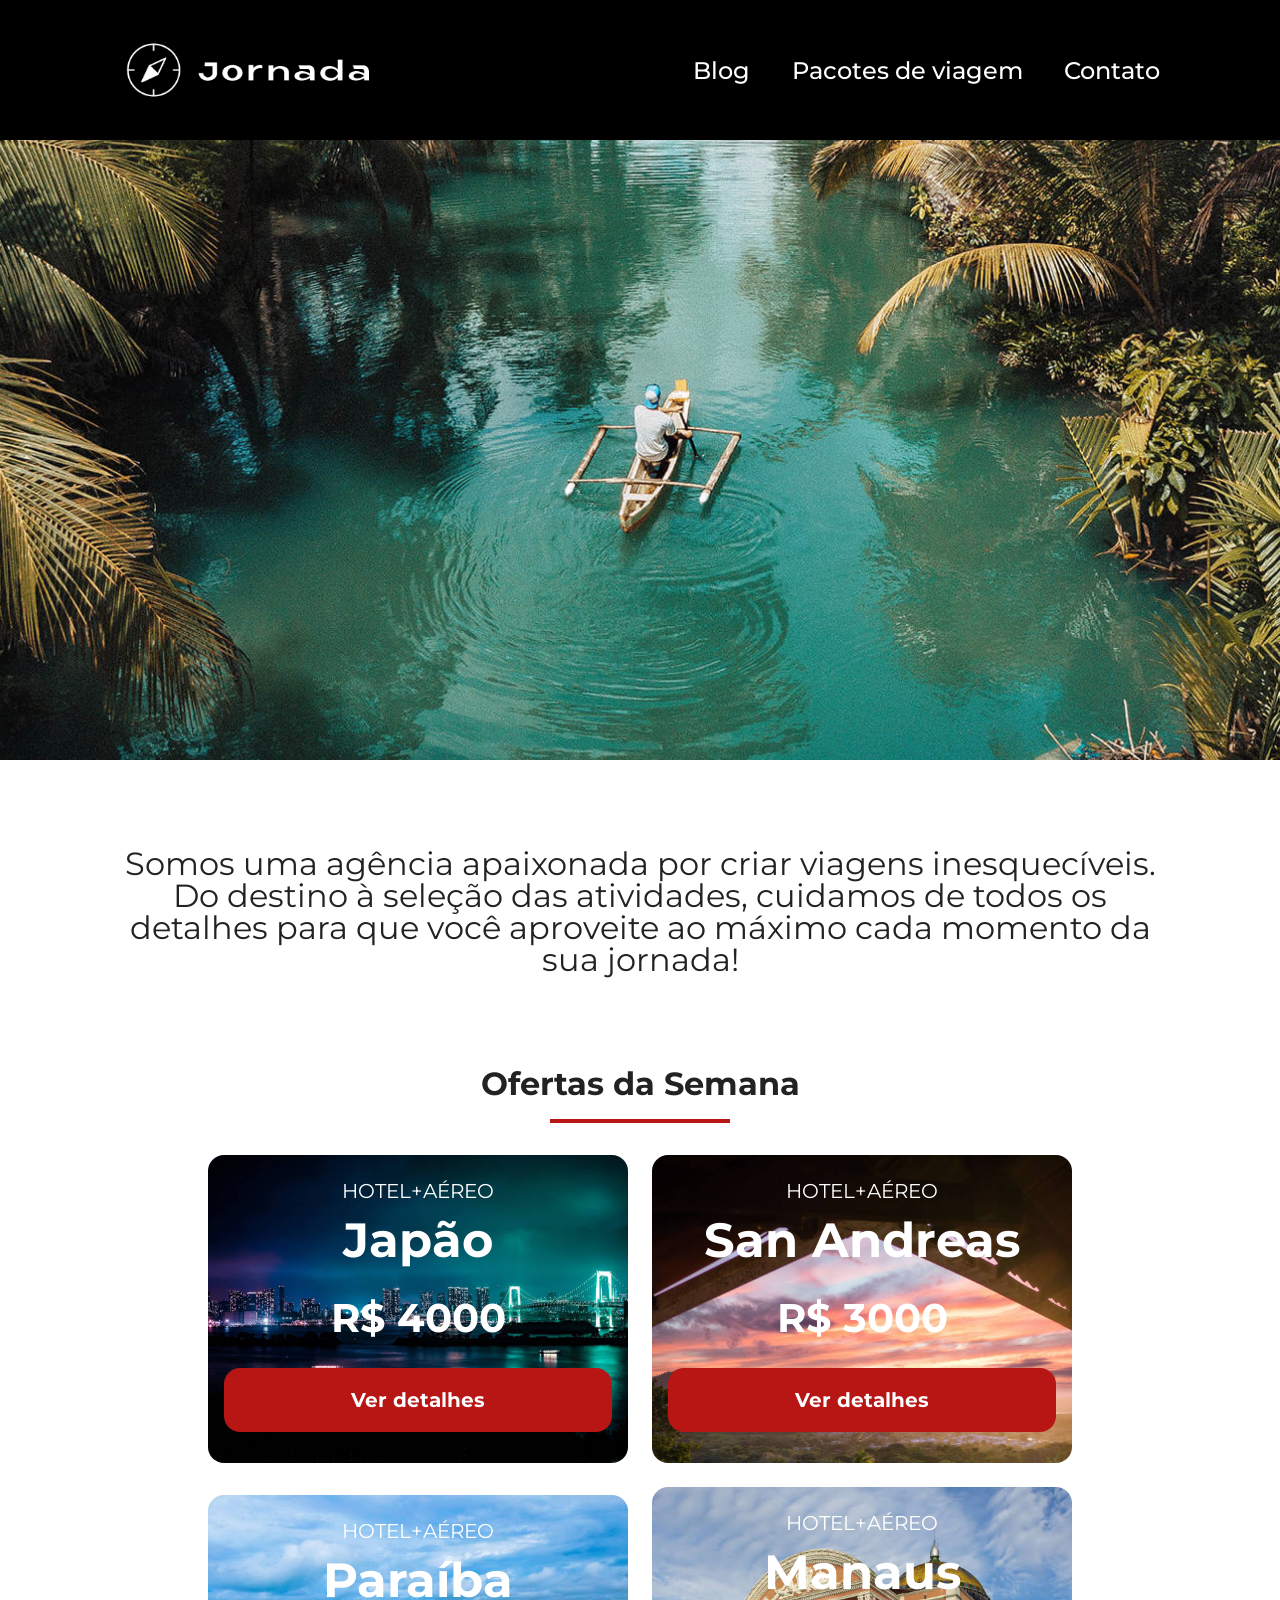
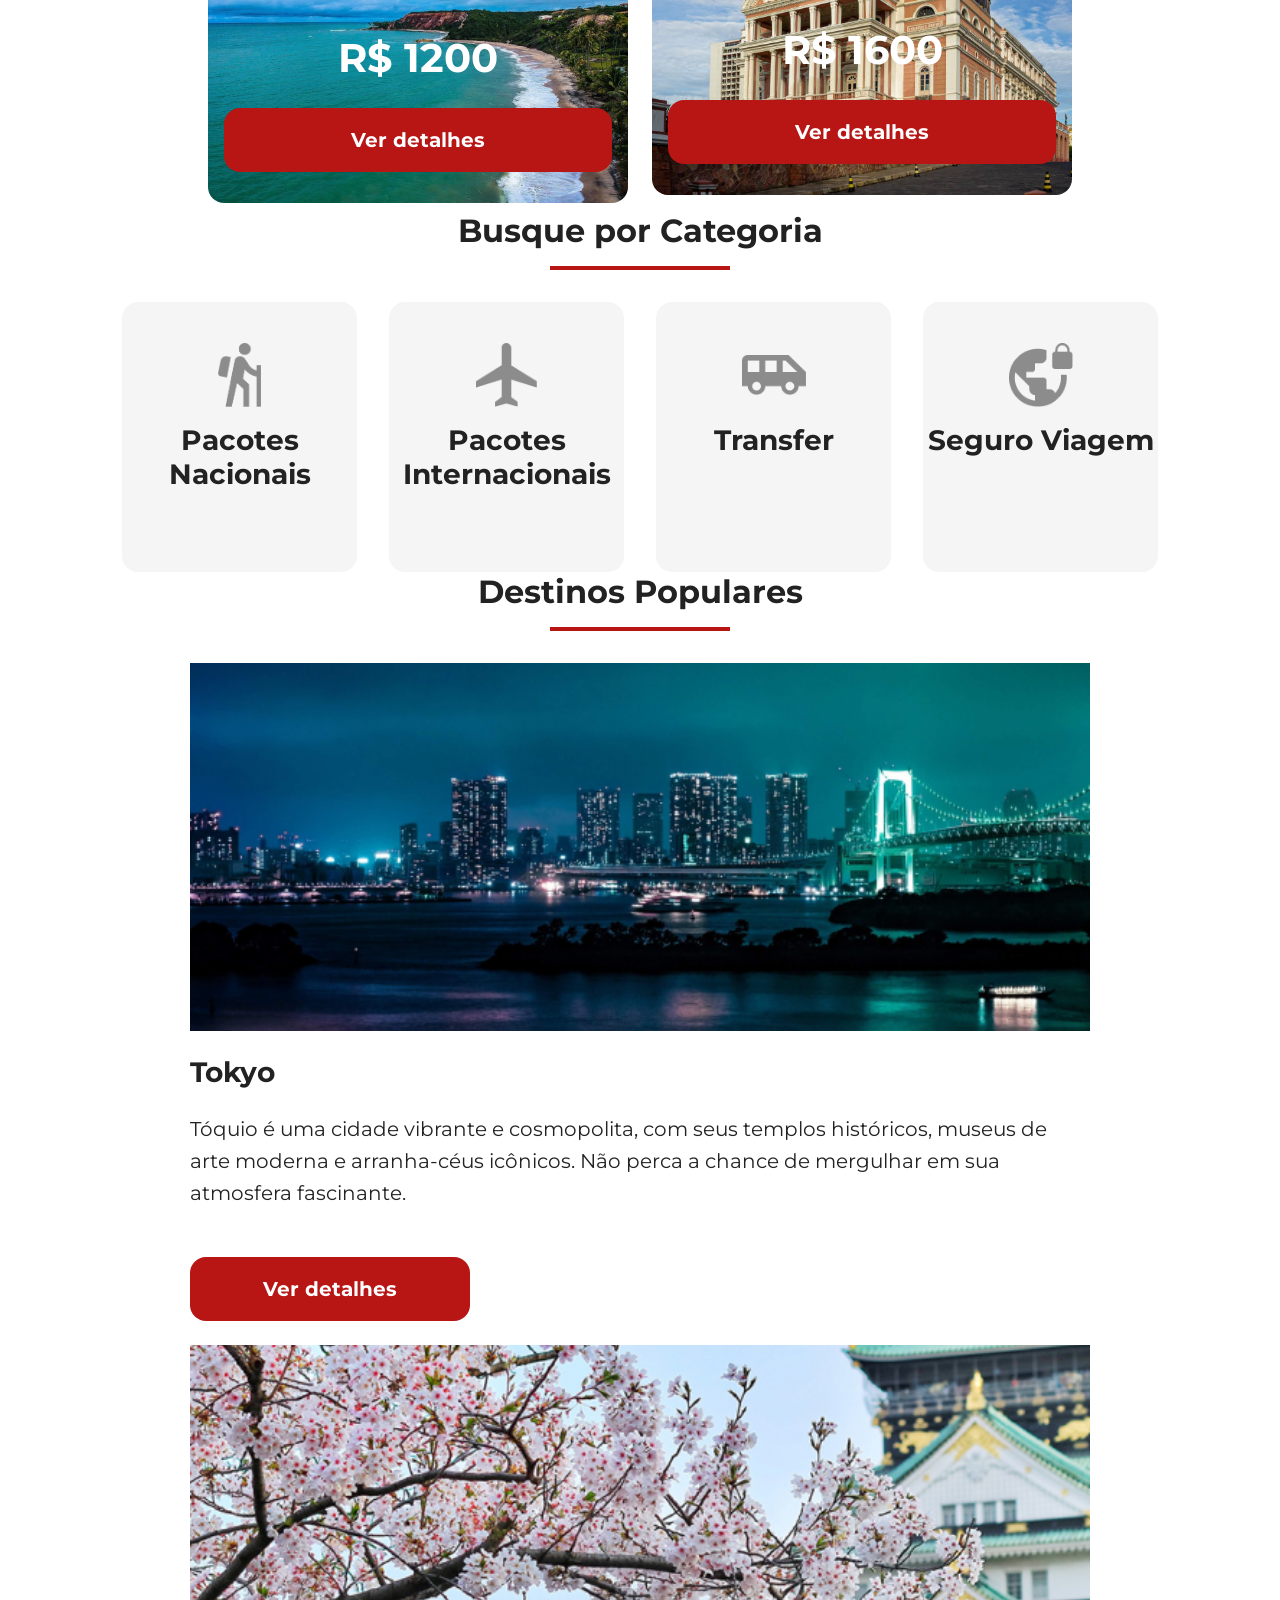
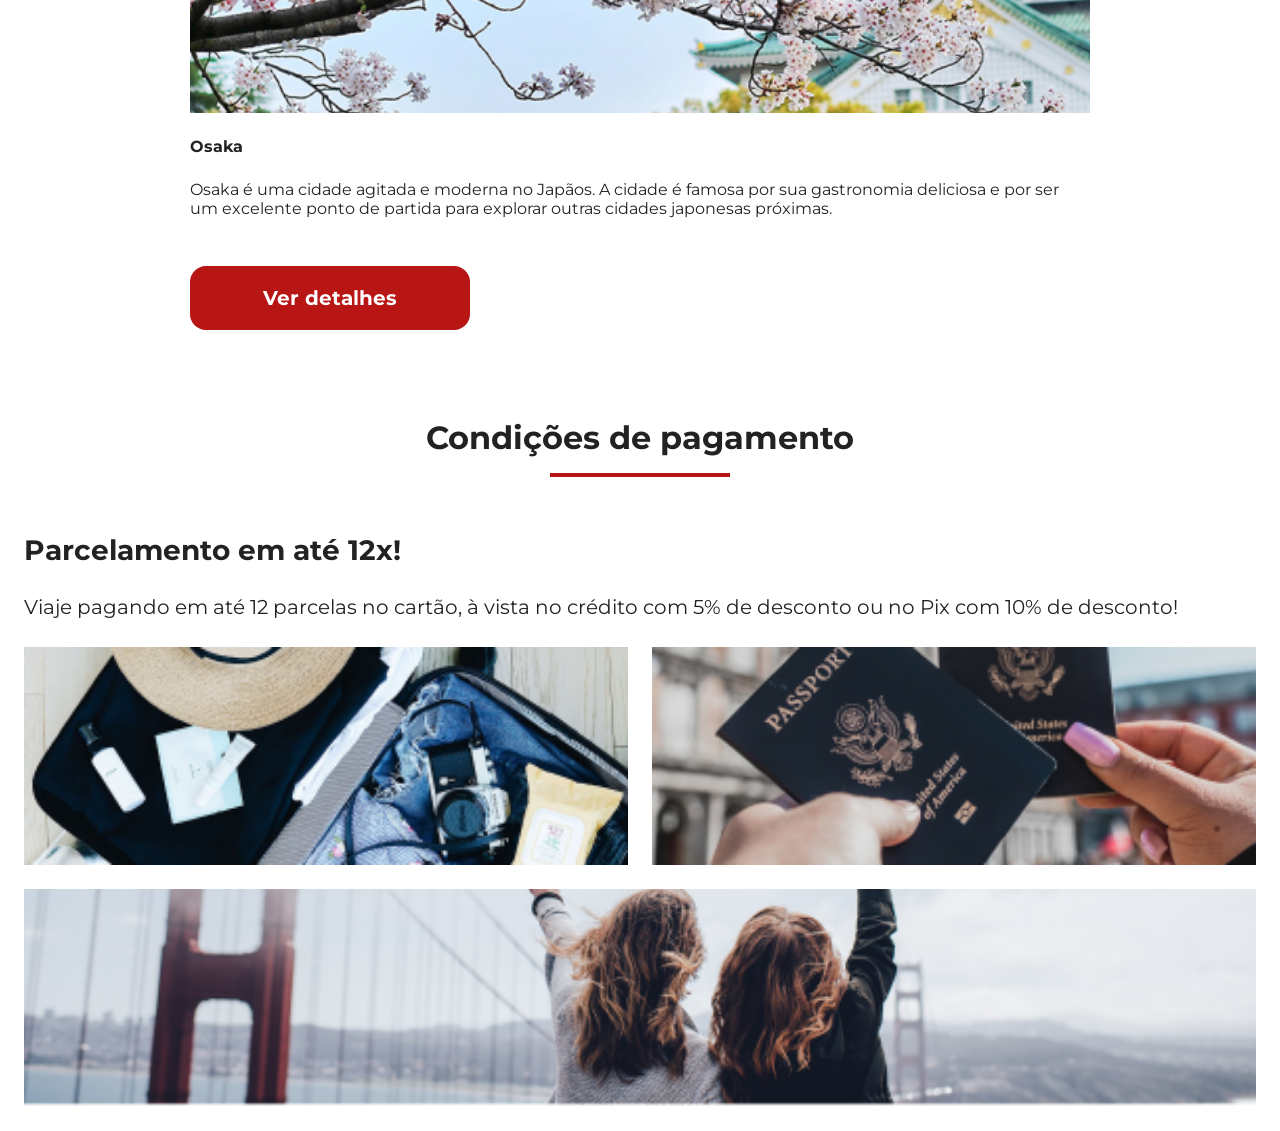
==== index.html @ 42c78d8f "corrigi bugs na galeria de pagamentos" ====
<!doctype html>
<html lang="pt-br">
  <head>
    <meta charset="UTF-8" />
    <meta name="viewport" content="width=device-width, initial-scale=1.0" />
    <link rel="stylesheet" href="css/style.css" />
    <title>Jornada Viagens</title>
  </head>
  <body>
    <main>
      
      <header class="main-header">
        <a class="img" href="index.html" title="voltar para a página inicial">
            <img class="img-mobile" src="img/bussola-jornada-white.png" alt="Bussola do logo Jornada Viagens na cor branca">
            <img class="img-desktop" src="img/bussola-jornada-texto-branca.png" alt="Logo Jornada Viagens na cor branca">
        </a>
        <div class="navegation-menu">
            <label for="menu">
                <img src="img/menu.png" alt="Menu de opcoes">
            </label>
            <input type="checkbox" id="menu" hidden>
        <nav>
            <ul class="list-links">
                <li><a class="link-menu" href="blog.html" title="acessar blog" target="_blank">Blog</a></li>
                <li><a class="link-menu" href="pacotes.html" title="acessar pacotes de viagem" target="_blank">Pacotes de viagem</a></li>
                <li><a class="link-menu" href="contato.html" title="acessar contato" target="_blank">Contato</a></li>
            </ul>
        </nav>
        </div>
      </header>
      <section class="hero">
        <div class="hero-img"></div>
        <h2>Somos uma agência apaixonada por criar viagens inesquecíveis. Do destino à seleção das atividades, cuidamos de todos os detalhes para que você aproveite ao máximo cada momento da sua jornada!</h2>
      </section>
      <section class="offers">
        <div class="section-title">
          <h2>Ofertas da Semana</h2>
          <hr>
        </div><!--Título-->

        <div class="offers-cards">
          <article class="card japao">
            <header>
              <p>HOTEL+AÉREO</p>
              <h3>Japão <br> <span>R$ 4000</span></h3>
            </header>
            <footer>
              <a href="" class="button">Ver detalhes</a>
            </footer>
          </article> <!--Japão-->

          <article class="card san-andreas">
            <header>
              <p>HOTEL+AÉREO</p>
              <h3>San Andreas <br> <span>R$ 3000</span></h3>
            </header>
            <footer>
              <a href="" class="button">Ver detalhes</a>
            </footer>
          </article> <!--San Andreas-->

          <article class="card paraiba">
            <header>
              <p>HOTEL+AÉREO</p>
              <h3>Paraíba <br> <span>R$ 1200</span></h3>
            </header>
            <footer>
              <a href="" class="button">Ver detalhes</a>
            </footer>
          </article><!--Paraíba-->

          <article class="card manaus">
            <header>
              <p>HOTEL+AÉREO</p>
              <h3>Manaus <br> <span>R$ 1600</span></h3>
            </header>
            <footer>
              <a href="" class="button">Ver detalhes</a>
            </footer>
          </article><!--Manaus-->

        </div>
      </section>
      <section class="categories">
        <div class="section-title">
          <h2>Busque por Categoria</h2>
          <hr>
        </div><!--Título-->

        <div class="icons-categories">
            <a class="icon-nacional" href="" target="_blank">
              <img class="img-icon-nacional" src="img/icon-nacional.png" alt="ícone cinza de pessoa fazendo caminhada">
              <h3 class="content-title">Pacotes Nacionais</h3>
            </a>

            <a class="icon-nacional" href="" target="_blank">
              <img class="img-icon-nacional" src="img/icon-inter.png" alt="ícone cinza de um avião voando">
              <h3 class="content-title">Pacotes Internacionais</h3>
            </a>

            <a class="icon-nacional" href="" target="_blank">
              <img class="img-icon-nacional" src="img/icon-transporte.png" alt="Ícone cinza de um ônibus usado como meio de transporte">
              <h3 class="content-title">Transfer</h3>
            </a>

            <a class="icon-nacional" href="" target="_blank">
              <img Pimsleur class="img-icon-nacional" src="img/icon-viagem.png" alt="ícone cinza do planeta terra representando uma viagem internacional segura">
              <h3 class="content-title">Seguro Viagem</h3>
            </a>
        </div>
      </section>
      <section class="destinations">
          <div class="section-title">
            <h2>Destinos Populares</h2>
            <hr>
        </div><!--Título-->

        <div>
          <div class="destination-itens">

            <article class="item tokyo">
              <header>
                <div class="img-item">
                </div>
                  <h4 class="content-title">Tokyo</h4>
              </header>
              <p class="content-text">Tóquio é uma cidade vibrante e cosmopolita, com seus templos históricos, museus de arte moderna e arranha-céus icônicos. Não perca a chance de mergulhar em sua atmosfera fascinante.</p>
              <footer class="footer-button">
                <a href="" class="button">Ver detalhes</a>
              </footer>
            </article><!--Tokyo-->

            <article class="item osaka">
              <header>
                <div class="img-item"></div>
                  <h4>Osaka</h4>
              </header>
              <p>Osaka é uma cidade agitada e moderna no Japãos. A cidade é famosa por sua gastronomia deliciosa e por ser um excelente ponto de partida para explorar outras cidades japonesas próximas.</p>
              <footer class="footer-button">
                <a href="" class="button">Ver detalhes</a>
              </footer>
            </article><!--Tokyo-->


          </div>
        </div>
      </section>

      <section class="payments">
        <div class="section-title">
            <h2>Condições de pagamento</h2>
            <hr>
        </div><!--Título-->

        <div class="content-container">
          <div class="text-content">
          <h3 class="content-title">Parcelamento em até 12x!</h3>
          <p class="content-text">Viaje pagando em até 12 parcelas no cartão, à vista no crédito com 5% de desconto ou no Pix com 10% de desconto! </p>
        </div>

        <div class="image-gallery">
          <div class="image bag first"></div>
          <div class="image passport second"></div>
          <div class="image people thirdy colspan-2"></div>
        </div>
        </div>
      </section>
      <section class="brief"></section>
    </main>
    <footer></footer>
  </body>
</html>
---- css/style.css ----
@import url(global.css);
@import url(header.css);
@import url(hero.css);
@import url(offers.css);
@import url(categories.css);
@import url(destinations.css);
@import url(payments.css);
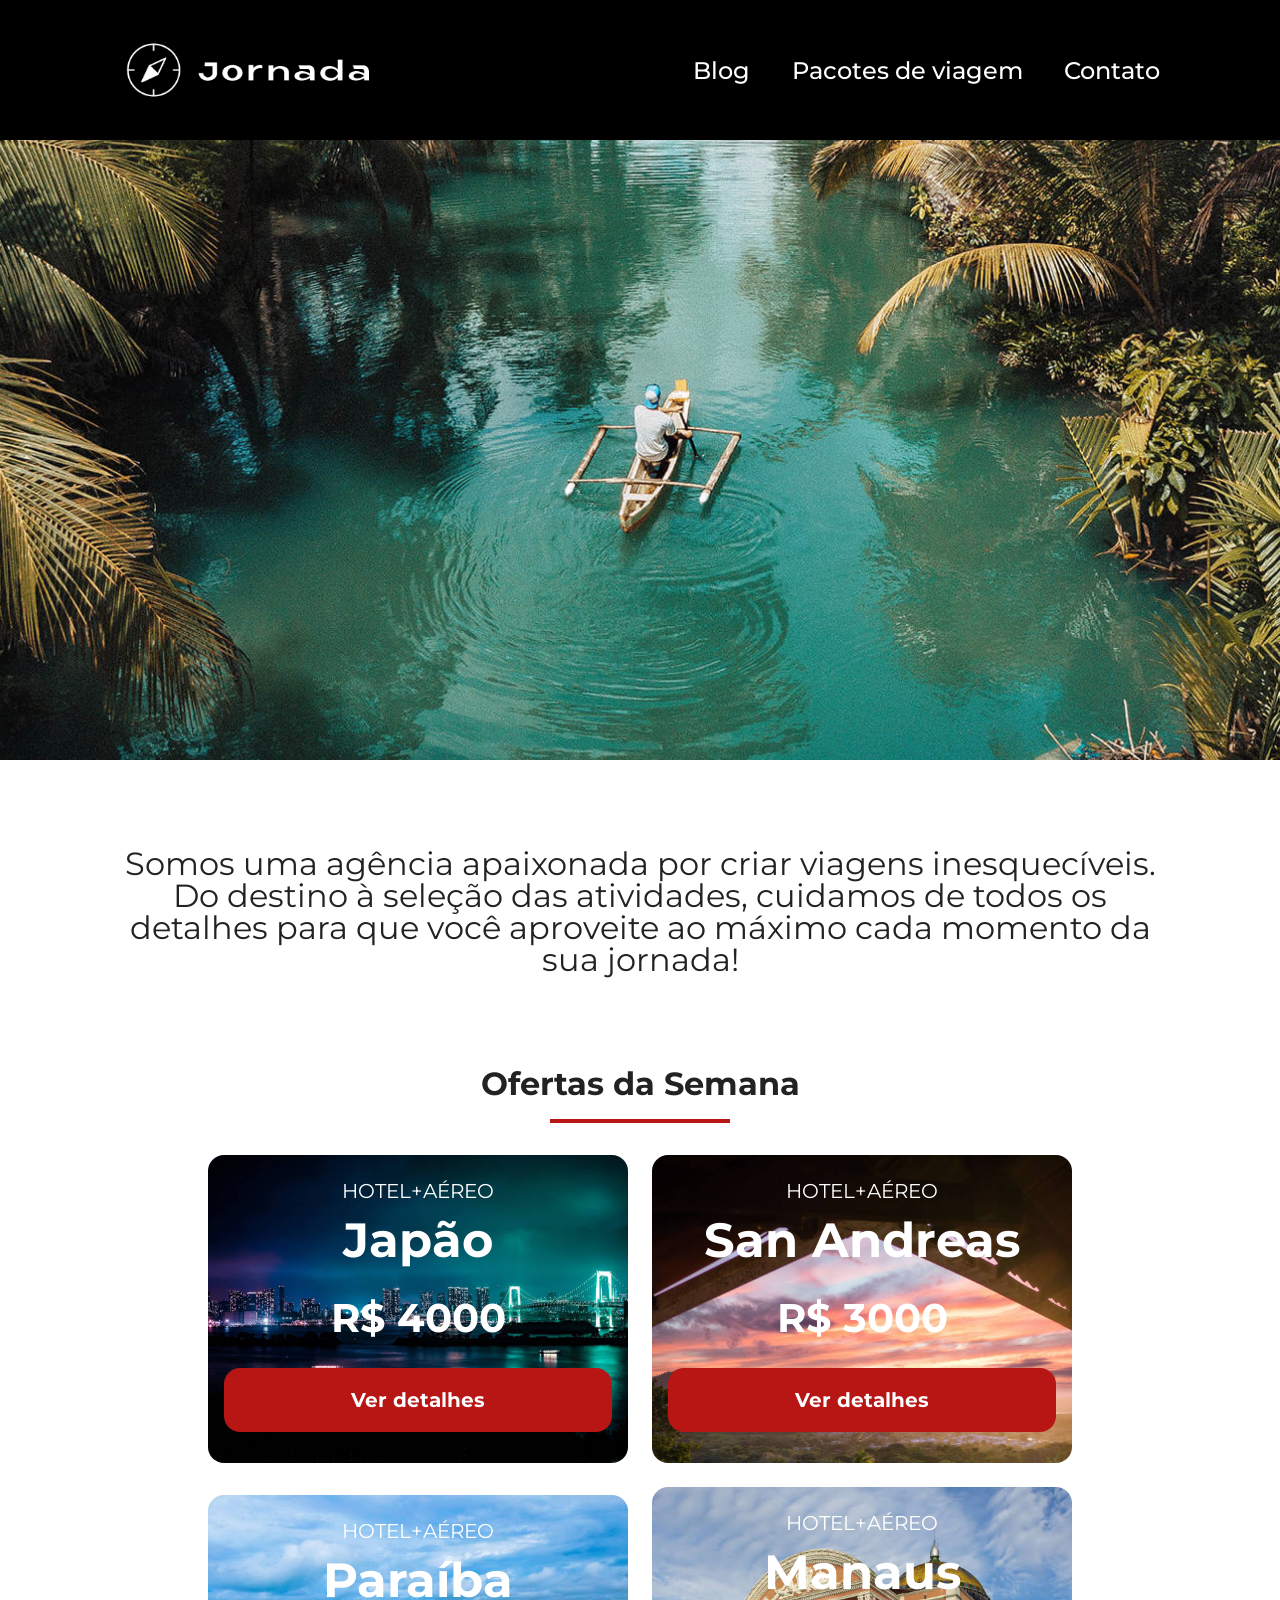
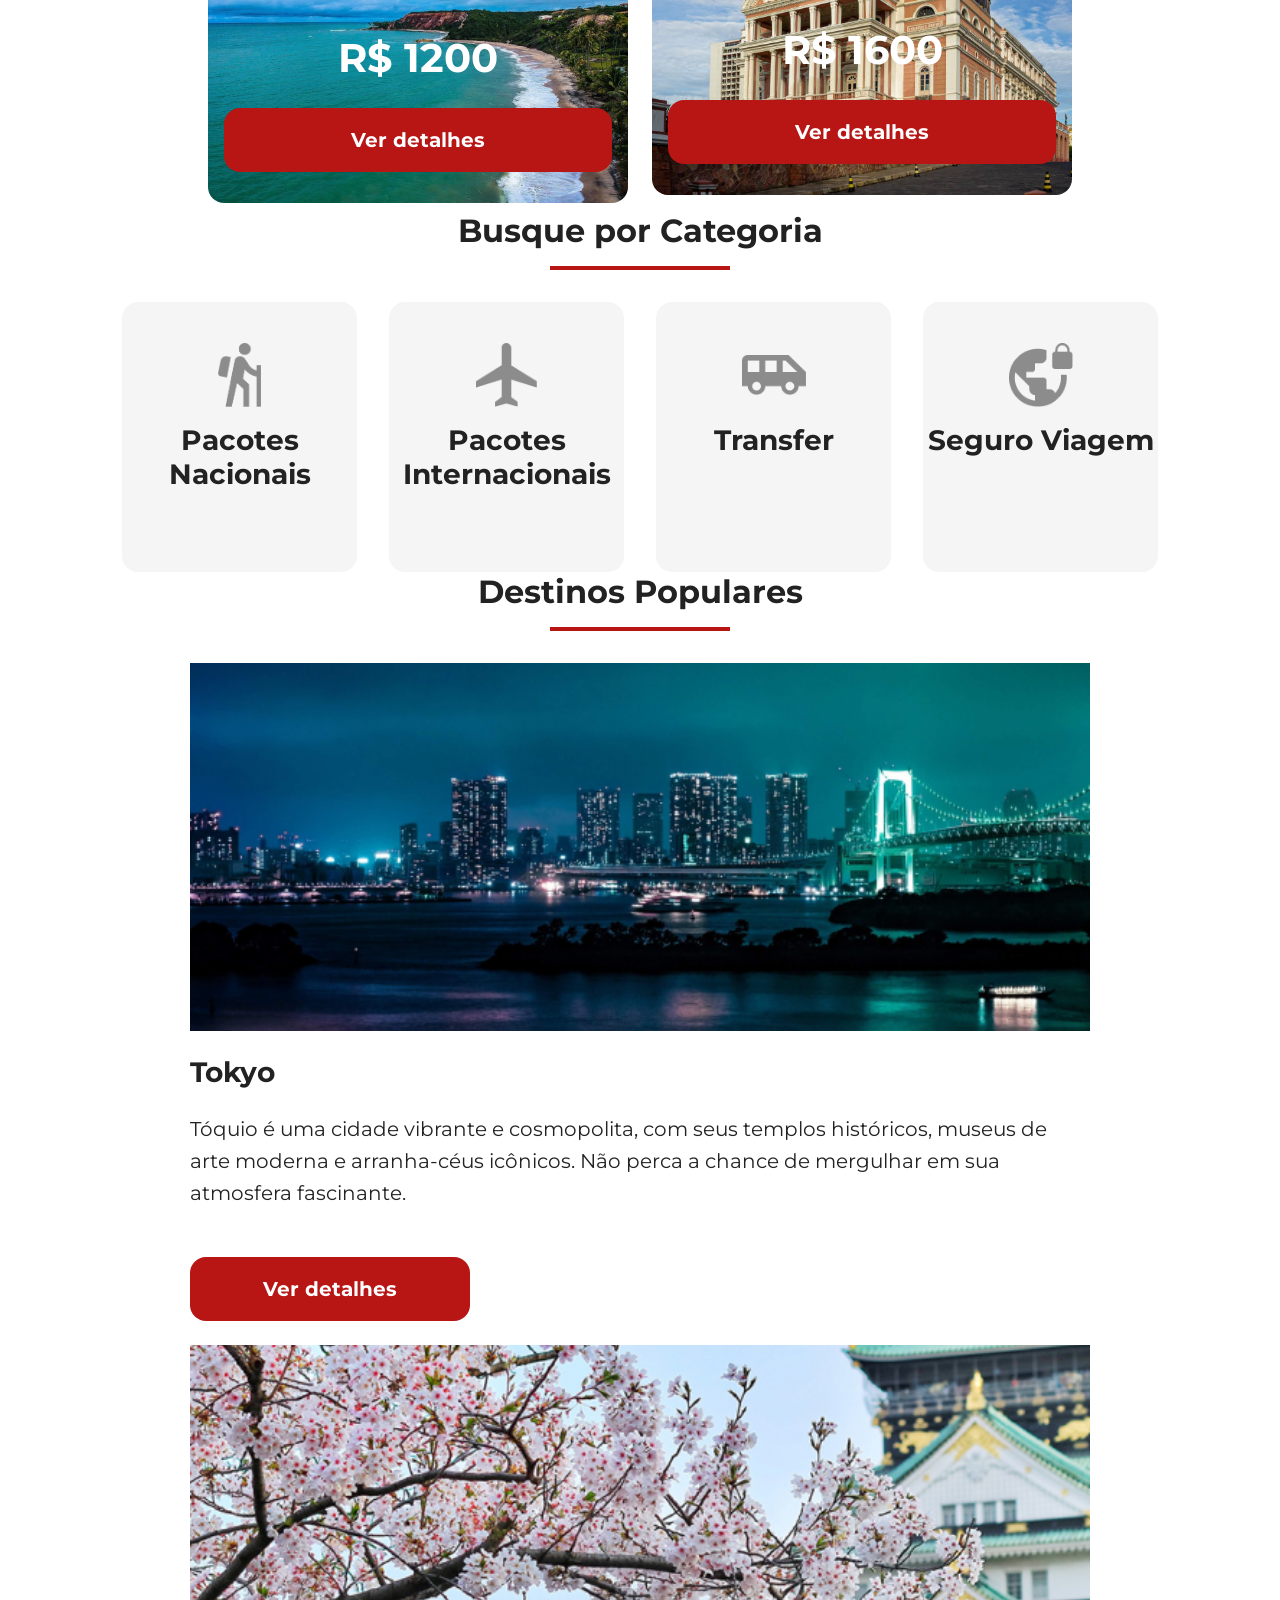
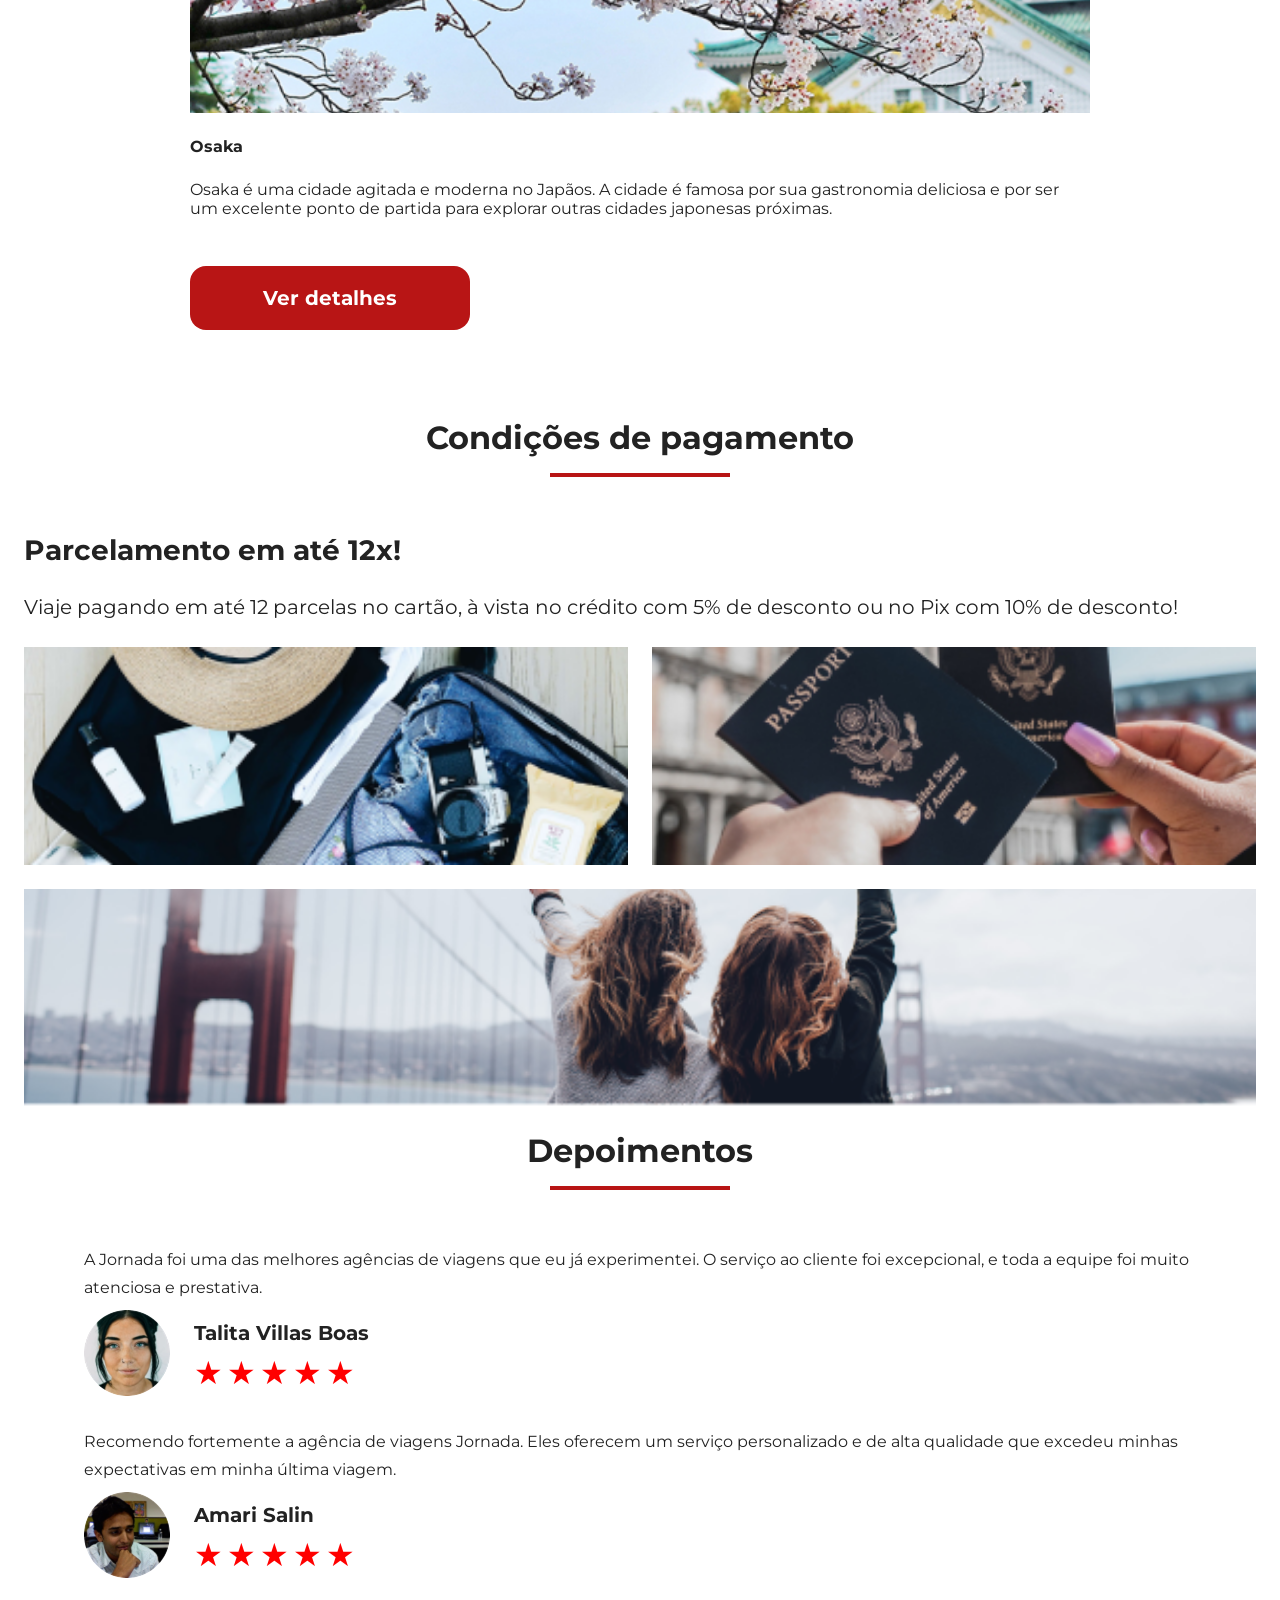
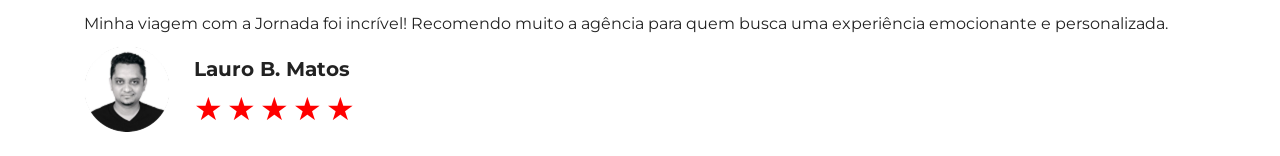
==== commit f1c31204: "finaliza estilos da sessao de depoimentos" ====
--- a/index.html
+++ b/index.html
@@ -165,7 +165,68 @@
         </div>
         </div>
       </section>
-      <section class="brief"></section>
+      <section class="testimonials">
+        <div class="section-title">
+            <h2>Depoimentos</h2>
+            <hr>
+        </div><!--Título-->
+        <div class="testimonial-container">
+          <article>
+            <header>
+              <p>A Jornada foi uma das melhores agências de viagens que eu já experimentei. O serviço ao cliente foi excepcional, e toda a equipe foi muito atenciosa e prestativa.</p>
+            </header>
+            <footer>
+              <img src="img/img-talita.png" alt="Imagem de perfil da cliente Talita Villas Boas">
+              <div class="profile-content">
+                <h4>Talita Villas Boas</h4>
+                <div class="rating">
+                  <span class="star">★</span>
+                  <span class="star">★</span>
+                  <span class="star">★</span>
+                  <span class="star">★</span>
+                  <span class="star">★</span>
+                </div>
+              </div>
+            </footer>
+          </article>
+          <article>
+            <header>
+              <p>Recomendo fortemente a agência de viagens Jornada. Eles oferecem um serviço personalizado e de alta qualidade que excedeu minhas expectativas em minha última viagem.</p>
+            </header>
+            <footer>
+              <img src="img/img-amari.png" alt="Imagem de perfil do cliente Amari Salin">
+              <div class="profile-content">
+                <h4>Amari Salin</h4>
+                <div class="rating">
+                  <span class="star">★</span>
+                  <span class="star">★</span>
+                  <span class="star">★</span>
+                  <span class="star">★</span>
+                  <span class="star">★</span>
+                </div>
+              </div>
+            </footer>
+          </article>
+          <article>
+            <header>
+              <p>Minha viagem com a Jornada foi incrível! Recomendo muito a agência para quem busca uma experiência emocionante e personalizada.</p>
+            </header>
+            <footer>
+              <img src="img/img-lauro.png" alt="Imagem de perfil do cliente Lauro B. Matos">
+              <div class="profile-content">
+                <h4>Lauro B. Matos</h4>
+                <div class="rating">
+                  <span class="star">★</span>
+                  <span class="star">★</span>
+                  <span class="star">★</span>
+                  <span class="star">★</span>
+                  <span class="star">★</span>
+                </div>
+              </div>
+            </footer>
+          </article>
+        </div>
+      </section>
     </main>
     <footer></footer>
   </body>
--- a/css/style.css
+++ b/css/style.css
@@ -4,4 +4,5 @@
 @import url(offers.css);
 @import url(categories.css);
 @import url(destinations.css);
-@import url(payments.css);+@import url(payments.css);
+@import url(testimonials.css);
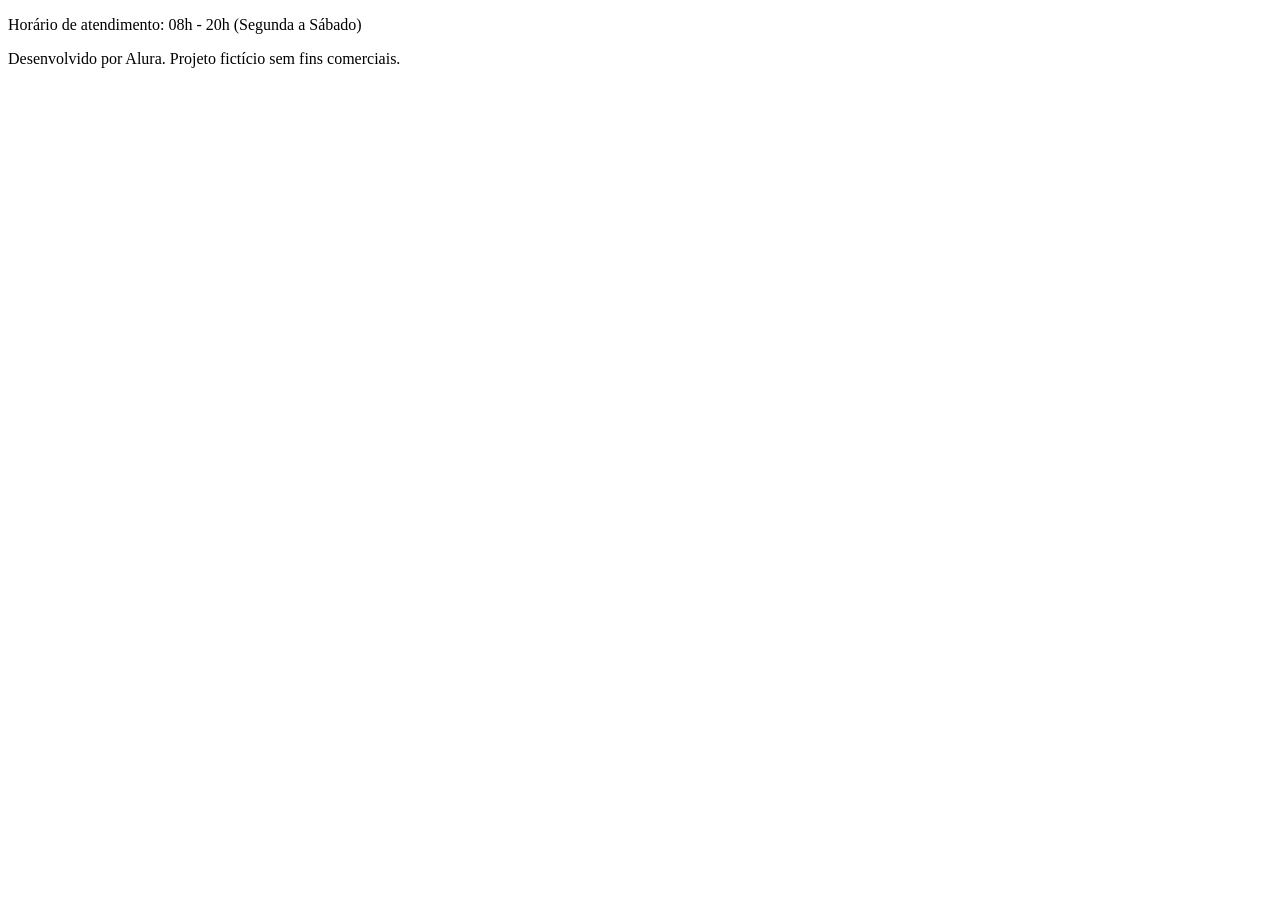
==== commit c22b147c: "finaliza hero bottom" ====
--- a/index.html
+++ b/index.html
@@ -8,226 +8,23 @@
   </head>
   <body>
     <main>
-      
-      <header class="main-header">
-        <a class="img" href="index.html" title="voltar para a página inicial">
-            <img class="img-mobile" src="img/bussola-jornada-white.png" alt="Bussola do logo Jornada Viagens na cor branca">
-            <img class="img-desktop" src="img/bussola-jornada-texto-branca.png" alt="Logo Jornada Viagens na cor branca">
-        </a>
-        <div class="navegation-menu">
-            <label for="menu">
-                <img src="img/menu.png" alt="Menu de opcoes">
-            </label>
-            <input type="checkbox" id="menu" hidden>
-        <nav>
-            <ul class="list-links">
-                <li><a class="link-menu" href="blog.html" title="acessar blog" target="_blank">Blog</a></li>
-                <li><a class="link-menu" href="pacotes.html" title="acessar pacotes de viagem" target="_blank">Pacotes de viagem</a></li>
-                <li><a class="link-menu" href="contato.html" title="acessar contato" target="_blank">Contato</a></li>
-            </ul>
-        </nav>
-        </div>
-      </header>
-      <section class="hero">
+      <section class="botton-hero">
         <div class="hero-img"></div>
-        <h2>Somos uma agência apaixonada por criar viagens inesquecíveis. Do destino à seleção das atividades, cuidamos de todos os detalhes para que você aproveite ao máximo cada momento da sua jornada!</h2>
-      </section>
-      <section class="offers">
-        <div class="section-title">
-          <h2>Ofertas da Semana</h2>
-          <hr>
-        </div><!--Título-->
-
-        <div class="offers-cards">
-          <article class="card japao">
-            <header>
-              <p>HOTEL+AÉREO</p>
-              <h3>Japão <br> <span>R$ 4000</span></h3>
-            </header>
-            <footer>
-              <a href="" class="button">Ver detalhes</a>
-            </footer>
-          </article> <!--Japão-->
-
-          <article class="card san-andreas">
-            <header>
-              <p>HOTEL+AÉREO</p>
-              <h3>San Andreas <br> <span>R$ 3000</span></h3>
-            </header>
-            <footer>
-              <a href="" class="button">Ver detalhes</a>
-            </footer>
-          </article> <!--San Andreas-->
-
-          <article class="card paraiba">
-            <header>
-              <p>HOTEL+AÉREO</p>
-              <h3>Paraíba <br> <span>R$ 1200</span></h3>
-            </header>
-            <footer>
-              <a href="" class="button">Ver detalhes</a>
-            </footer>
-          </article><!--Paraíba-->
-
-          <article class="card manaus">
-            <header>
-              <p>HOTEL+AÉREO</p>
-              <h3>Manaus <br> <span>R$ 1600</span></h3>
-            </header>
-            <footer>
-              <a href="" class="button">Ver detalhes</a>
-            </footer>
-          </article><!--Manaus-->
-
-        </div>
-      </section>
-      <section class="categories">
-        <div class="section-title">
-          <h2>Busque por Categoria</h2>
-          <hr>
-        </div><!--Título-->
-
-        <div class="icons-categories">
-            <a class="icon-nacional" href="" target="_blank">
-              <img class="img-icon-nacional" src="img/icon-nacional.png" alt="ícone cinza de pessoa fazendo caminhada">
-              <h3 class="content-title">Pacotes Nacionais</h3>
-            </a>
-
-            <a class="icon-nacional" href="" target="_blank">
-              <img class="img-icon-nacional" src="img/icon-inter.png" alt="ícone cinza de um avião voando">
-              <h3 class="content-title">Pacotes Internacionais</h3>
-            </a>
-
-            <a class="icon-nacional" href="" target="_blank">
-              <img class="img-icon-nacional" src="img/icon-transporte.png" alt="Ícone cinza de um ônibus usado como meio de transporte">
-              <h3 class="content-title">Transfer</h3>
-            </a>
-
-            <a class="icon-nacional" href="" target="_blank">
-              <img Pimsleur class="img-icon-nacional" src="img/icon-viagem.png" alt="ícone cinza do planeta terra representando uma viagem internacional segura">
-              <h3 class="content-title">Seguro Viagem</h3>
-            </a>
-        </div>
-      </section>
-      <section class="destinations">
-          <div class="section-title">
-            <h2>Destinos Populares</h2>
-            <hr>
-        </div><!--Título-->
-
-        <div>
-          <div class="destination-itens">
-
-            <article class="item tokyo">
-              <header>
-                <div class="img-item">
-                </div>
-                  <h4 class="content-title">Tokyo</h4>
-              </header>
-              <p class="content-text">Tóquio é uma cidade vibrante e cosmopolita, com seus templos históricos, museus de arte moderna e arranha-céus icônicos. Não perca a chance de mergulhar em sua atmosfera fascinante.</p>
-              <footer class="footer-button">
-                <a href="" class="button">Ver detalhes</a>
-              </footer>
-            </article><!--Tokyo-->
-
-            <article class="item osaka">
-              <header>
-                <div class="img-item"></div>
-                  <h4>Osaka</h4>
-              </header>
-              <p>Osaka é uma cidade agitada e moderna no Japãos. A cidade é famosa por sua gastronomia deliciosa e por ser um excelente ponto de partida para explorar outras cidades japonesas próximas.</p>
-              <footer class="footer-button">
-                <a href="" class="button">Ver detalhes</a>
-              </footer>
-            </article><!--Tokyo-->
-
-
-          </div>
-        </div>
-      </section>
-
-      <section class="payments">
-        <div class="section-title">
-            <h2>Condições de pagamento</h2>
-            <hr>
-        </div><!--Título-->
-
-        <div class="content-container">
-          <div class="text-content">
-          <h3 class="content-title">Parcelamento em até 12x!</h3>
-          <p class="content-text">Viaje pagando em até 12 parcelas no cartão, à vista no crédito com 5% de desconto ou no Pix com 10% de desconto! </p>
-        </div>
-
-        <div class="image-gallery">
-          <div class="image bag first"></div>
-          <div class="image passport second"></div>
-          <div class="image people thirdy colspan-2"></div>
-        </div>
-        </div>
-      </section>
-      <section class="testimonials">
-        <div class="section-title">
-            <h2>Depoimentos</h2>
-            <hr>
-        </div><!--Título-->
-        <div class="testimonial-container">
-          <article>
-            <header>
-              <p>A Jornada foi uma das melhores agências de viagens que eu já experimentei. O serviço ao cliente foi excepcional, e toda a equipe foi muito atenciosa e prestativa.</p>
-            </header>
-            <footer>
-              <img src="img/img-talita.png" alt="Imagem de perfil da cliente Talita Villas Boas">
-              <div class="profile-content">
-                <h4>Talita Villas Boas</h4>
-                <div class="rating">
-                  <span class="star">★</span>
-                  <span class="star">★</span>
-                  <span class="star">★</span>
-                  <span class="star">★</span>
-                  <span class="star">★</span>
-                </div>
-              </div>
-            </footer>
-          </article>
-          <article>
-            <header>
-              <p>Recomendo fortemente a agência de viagens Jornada. Eles oferecem um serviço personalizado e de alta qualidade que excedeu minhas expectativas em minha última viagem.</p>
-            </header>
-            <footer>
-              <img src="img/img-amari.png" alt="Imagem de perfil do cliente Amari Salin">
-              <div class="profile-content">
-                <h4>Amari Salin</h4>
-                <div class="rating">
-                  <span class="star">★</span>
-                  <span class="star">★</span>
-                  <span class="star">★</span>
-                  <span class="star">★</span>
-                  <span class="star">★</span>
-                </div>
-              </div>
-            </footer>
-          </article>
-          <article>
-            <header>
-              <p>Minha viagem com a Jornada foi incrível! Recomendo muito a agência para quem busca uma experiência emocionante e personalizada.</p>
-            </header>
-            <footer>
-              <img src="img/img-lauro.png" alt="Imagem de perfil do cliente Lauro B. Matos">
-              <div class="profile-content">
-                <h4>Lauro B. Matos</h4>
-                <div class="rating">
-                  <span class="star">★</span>
-                  <span class="star">★</span>
-                  <span class="star">★</span>
-                  <span class="star">★</span>
-                  <span class="star">★</span>
-                </div>
-              </div>
-            </footer>
-          </article>
-        </div>
       </section>
     </main>
-    <footer></footer>
+    <footer class="main-footer">
+      <div class="footer-content">
+        <p>Horário de atendimento: 08h - 20h (Segunda a Sábado)</p>
+        <p>Desenvolvido por Alura. Projeto fictício sem fins comerciais.</p>
+      </div>
+      <div class="footer-social">
+        <p></p>
+        <div class="social-medias">
+          <img src="" alt="">
+          <img src="" alt="">
+          <img src="" alt="">
+        </div>
+      </div>
+    </footer>
   </body>
 </html>
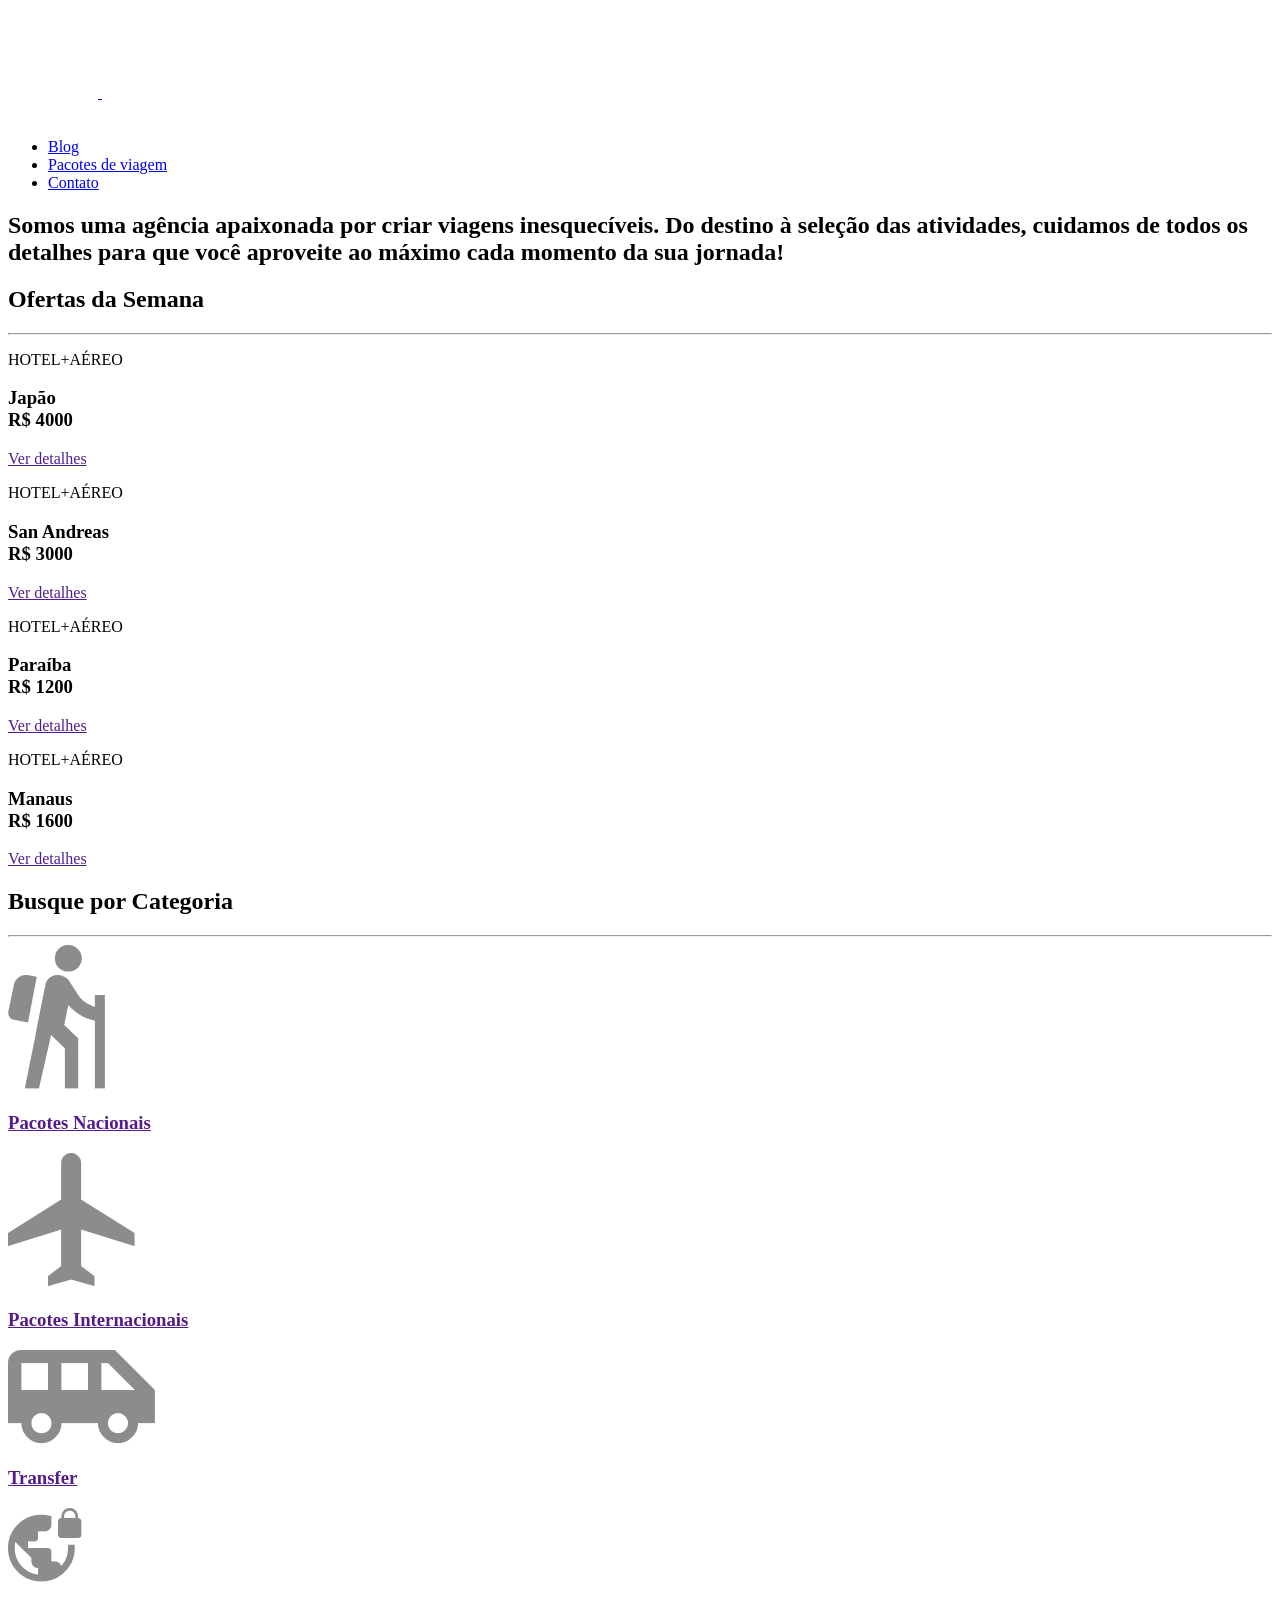
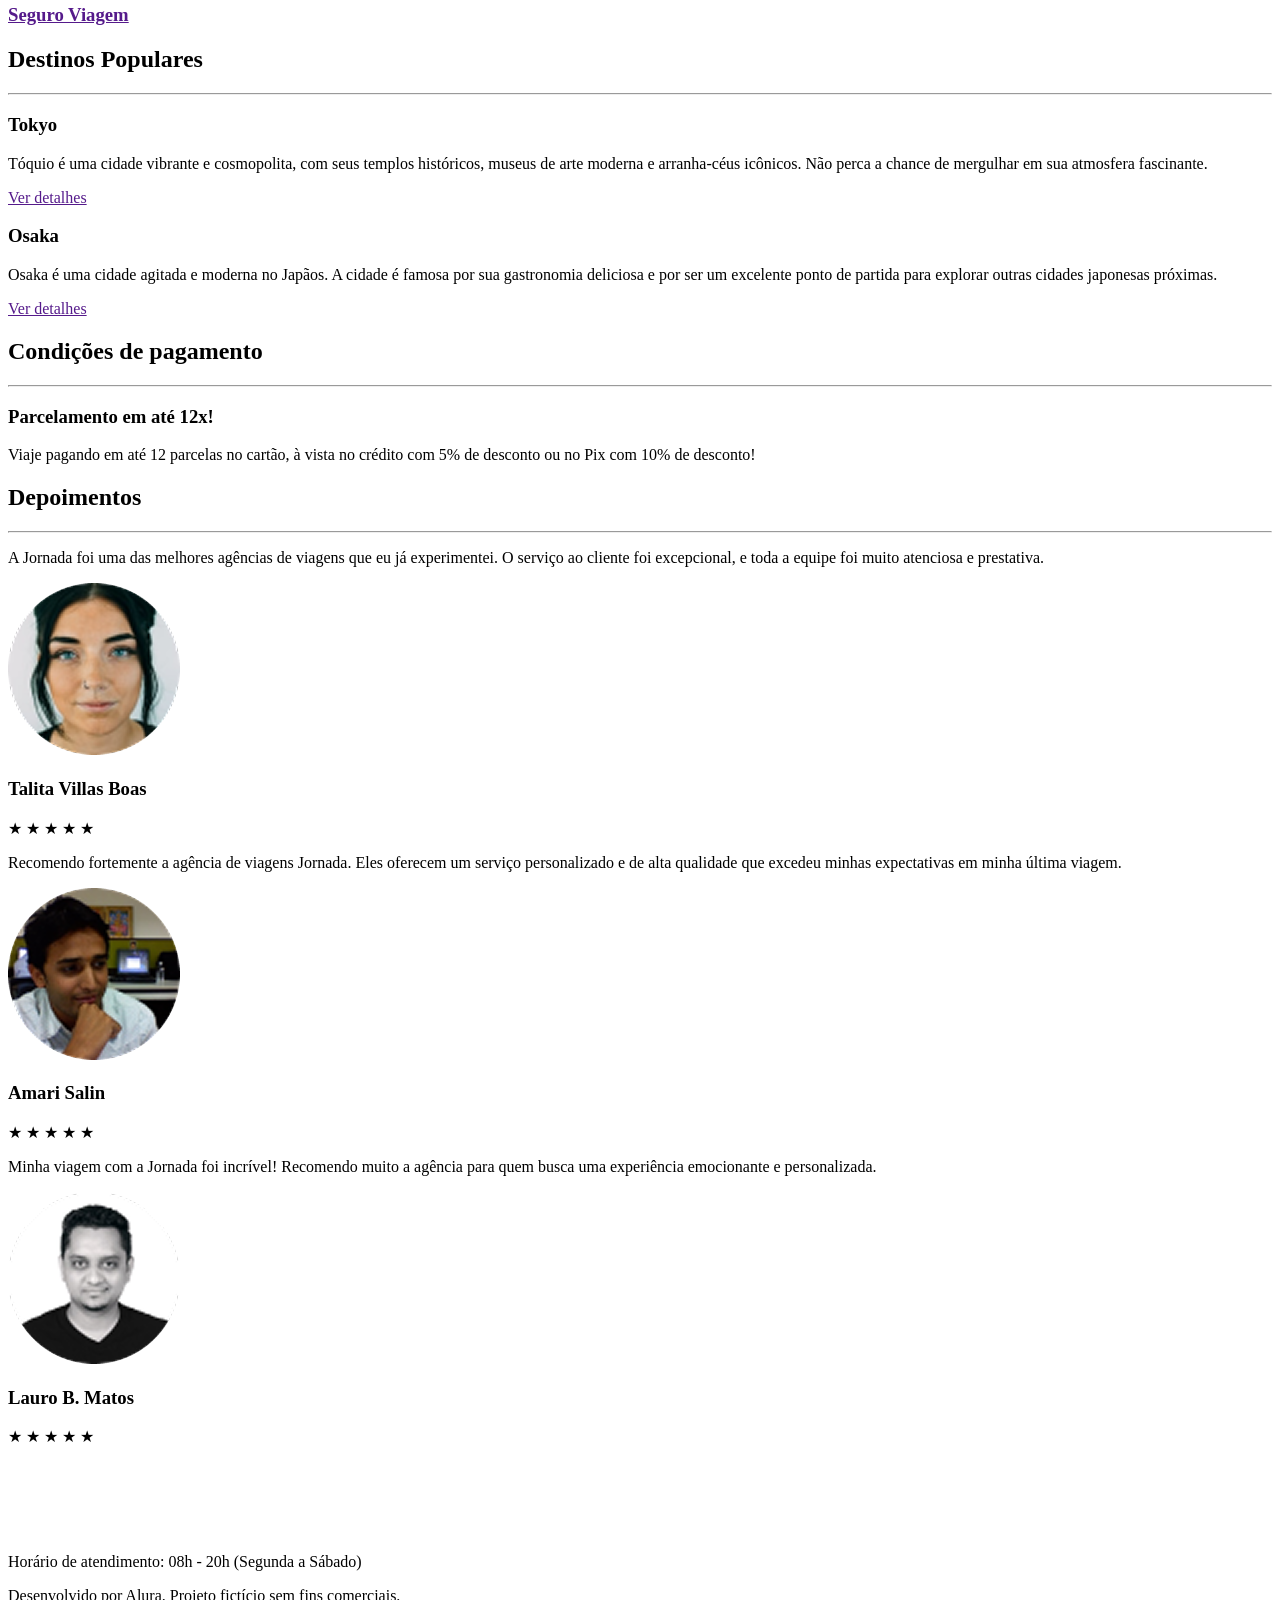
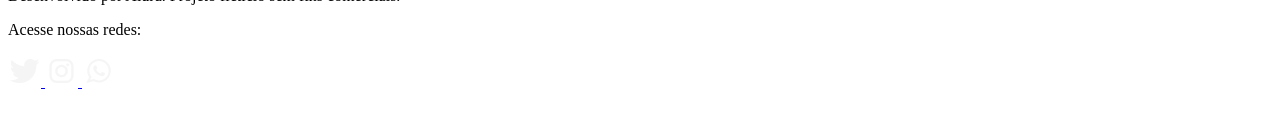
==== commit 0dd2c990: "adiciona melhorias de acessibilidade" ====
--- a/index.html
+++ b/index.html
@@ -7,6 +7,224 @@
     <title>Jornada Viagens</title>
   </head>
   <body>
+          <header class="main-header">
+        <a class="img" href="index.html" title="voltar para a página inicial">
+            <img class="img-mobile" src="img/bussola-jornada-white.png" alt="Bussola do logo Jornada Viagens na cor branca">
+            <img class="img-desktop" src="img/bussola-jornada-texto-branca.png" alt="Logo Jornada Viagens na cor branca">
+        </a>
+        <div class="navegation-menu">
+            <label for="menu">
+                <img src="img/menu.png" alt="Menu de opcoes">
+            </label>
+            <input type="checkbox" id="menu" hidden>
+        <nav>
+            <ul class="list-links">
+                <li><a class="link-menu" href="blog.html" title="acessar blog" target="_blank">Blog</a></li>
+                <li><a class="link-menu" href="pacotes.html" title="acessar pacotes de viagem" target="_blank">Pacotes de viagem</a></li>
+                <li><a class="link-menu" href="contato.html" title="acessar contato" target="_blank">Contato</a></li>
+            </ul>
+        </nav>
+        </div>
+      </header>
+      <section class="hero">
+        <div class="hero-img"></div>
+        <h2>Somos uma agência apaixonada por criar viagens inesquecíveis. Do destino à seleção das atividades, cuidamos de todos os detalhes para que você aproveite ao máximo cada momento da sua jornada!</h2>
+      </section>
+      <section class="offers">
+        <div class="section-title">
+          <h2>Ofertas da Semana</h2>
+          <hr>
+        </div><!--Título-->
+
+        <div class="offers-cards">
+          <article class="card japao">
+            <header>
+              <p>HOTEL+AÉREO</p>
+              <h3>Japão <br> <span>R$ 4000</span></h3>
+            </header>
+            <footer>
+              <a href="" class="button">Ver detalhes</a>
+            </footer>
+          </article> <!--Japão-->
+
+          <article class="card san-andreas">
+            <header>
+              <p>HOTEL+AÉREO</p>
+              <h3>San Andreas <br> <span>R$ 3000</span></h3>
+            </header>
+            <footer>
+              <a href="" class="button">Ver detalhes</a>
+            </footer>
+          </article> <!--San Andreas-->
+
+          <article class="card paraiba">
+            <header>
+              <p>HOTEL+AÉREO</p>
+              <h3>Paraíba <br> <span>R$ 1200</span></h3>
+            </header>
+            <footer>
+              <a href="" class="button">Ver detalhes</a>
+            </footer>
+          </article><!--Paraíba-->
+
+          <article class="card manaus">
+            <header>
+              <p>HOTEL+AÉREO</p>
+              <h3>Manaus <br> <span>R$ 1600</span></h3>
+            </header>
+            <footer>
+              <a href="" class="button">Ver detalhes</a>
+            </footer>
+          </article><!--Manaus-->
+
+        </div>
+      </section>
+      <section class="categories">
+        <div class="section-title">
+          <h2>Busque por Categoria</h2>
+          <hr>
+        </div><!--Título-->
+
+        <div class="icons-categories">
+            <a class="icon-nacional" href="" target="_blank">
+              <img class="img-icon-nacional" src="img/icon-nacional.png" alt="ícone cinza de pessoa fazendo caminhada">
+              <h3 class="content-title">Pacotes Nacionais</h3>
+            </a>
+
+            <a class="icon-nacional" href="" target="_blank">
+              <img class="img-icon-nacional" src="img/icon-inter.png" alt="ícone cinza de um avião voando">
+              <h3 class="content-title">Pacotes Internacionais</h3>
+            </a>
+
+            <a class="icon-nacional" href="" target="_blank">
+              <img class="img-icon-nacional" src="img/icon-transporte.png" alt="Ícone cinza de um ônibus usado como meio de transporte">
+              <h3 class="content-title">Transfer</h3>
+            </a>
+
+            <a class="icon-nacional" href="" target="_blank">
+              <img Pimsleur class="img-icon-nacional" src="img/icon-viagem.png" alt="ícone cinza do planeta terra representando uma viagem internacional segura">
+              <h3 class="content-title">Seguro Viagem</h3>
+            </a>
+        </div>
+      </section>
+      <section class="destinations">
+          <div class="section-title">
+            <h2>Destinos Populares</h2>
+            <hr>
+        </div><!--Título-->
+
+        <div>
+          <div class="destination-itens">
+
+            <article class="item tokyo">
+              <header>
+                <div class="img-item">
+                </div>
+                  <h3 class="content-title">Tokyo</h3>
+              </header>
+              <p class="content-text">Tóquio é uma cidade vibrante e cosmopolita, com seus templos históricos, museus de arte moderna e arranha-céus icônicos. Não perca a chance de mergulhar em sua atmosfera fascinante.</p>
+              <footer class="footer-button">
+                <a href="" class="button">Ver detalhes</a>
+              </footer>
+            </article><!--Tokyo-->
+
+            <article class="item osaka">
+              <header>
+                <div class="img-item"></div>
+                  <h3>Osaka</h3>
+              </header>
+              <p>Osaka é uma cidade agitada e moderna no Japãos. A cidade é famosa por sua gastronomia deliciosa e por ser um excelente ponto de partida para explorar outras cidades japonesas próximas.</p>
+              <footer class="footer-button">
+                <a href="" class="button">Ver detalhes</a>
+              </footer>
+            </article><!--Tokyo-->
+
+
+          </div>
+        </div>
+      </section>
+
+      <section class="payments">
+        <div class="section-title">
+            <h2>Condições de pagamento</h2>
+            <hr>
+        </div><!--Título-->
+
+        <div class="content-container">
+          <div class="text-content">
+          <h3 class="content-title">Parcelamento em até 12x!</h3>
+          <p class="content-text">Viaje pagando em até 12 parcelas no cartão, à vista no crédito com 5% de desconto ou no Pix com 10% de desconto! </p>
+        </div>
+
+        <div class="image-gallery">
+          <div class="image bag first"></div>
+          <div class="image passport second"></div>
+          <div class="image people thirdy colspan-2"></div>
+        </div>
+        </div>
+      </section>
+      <section class="testimonials">
+        <div class="section-title">
+            <h2>Depoimentos</h2>
+            <hr>
+        </div><!--Título-->
+        <div class="testimonial-container">
+          <article>
+            <header>
+              <p>A Jornada foi uma das melhores agências de viagens que eu já experimentei. O serviço ao cliente foi excepcional, e toda a equipe foi muito atenciosa e prestativa.</p>
+            </header>
+            <footer>
+              <img src="img/img-talita.png" alt="Imagem de perfil da cliente Talita Villas Boas">
+              <div class="profile-content">
+                <h3>Talita Villas Boas</h3>
+                <div class="rating">
+                  <span class="star">★</span>
+                  <span class="star">★</span>
+                  <span class="star">★</span>
+                  <span class="star">★</span>
+                  <span class="star">★</span>
+                </div>
+              </div>
+            </footer>
+          </article>
+          <article>
+            <header>
+              <p>Recomendo fortemente a agência de viagens Jornada. Eles oferecem um serviço personalizado e de alta qualidade que excedeu minhas expectativas em minha última viagem.</p>
+            </header>
+            <footer>
+              <img src="img/img-amari.png" alt="Imagem de perfil do cliente Amari Salin">
+              <div class="profile-content">
+                <h3>Amari Salin</h3>
+                <div class="rating">
+                  <span class="star">★</span>
+                  <span class="star">★</span>
+                  <span class="star">★</span>
+                  <span class="star">★</span>
+                  <span class="star">★</span>
+                </div>
+              </div>
+            </footer>
+          </article>
+          <article>
+            <header>
+              <p>Minha viagem com a Jornada foi incrível! Recomendo muito a agência para quem busca uma experiência emocionante e personalizada.</p>
+            </header>
+            <footer>
+              <img src="img/img-lauro.png" alt="Imagem de perfil do cliente Lauro B. Matos">
+              <div class="profile-content">
+                <h3>Lauro B. Matos</h3>
+                <div class="rating">
+                  <span class="star">★</span>
+                  <span class="star">★</span>
+                  <span class="star">★</span>
+                  <span class="star">★</span>
+                  <span class="star">★</span>
+                </div>
+              </div>
+            </footer>
+          </article>
+        </div>
+      </section>
     <main>
       <section class="botton-hero">
         <div class="hero-img"></div>
@@ -14,11 +232,23 @@
     </main>
     <footer class="main-footer">
       <div class="footer-content">
+        <img src="img/Logo-branco-com-tagline.png" alt="">
         <p>Horário de atendimento: 08h - 20h (Segunda a Sábado)</p>
         <p>Desenvolvido por Alura. Projeto fictício sem fins comerciais.</p>
       </div>
       <div class="footer-social">
-        <p></p>
+        <p>Acesse nossas redes:</p>
+        <a href="#" target="_blank">
+          <img src="img/Twiter 1 (2).png" alt="icone do twiter na cor branca" title="Acesse o Twiter de jornada viagens">
+        </a>
+
+        <a href="#" target="_blank">
+          <img src="img/Instragam 1 (2).png" alt="icone do instagram na cor branca" title="Acesse o Instagram de jornada viagens">
+        </a>
+
+        <a href="#" target="_blank">
+          <img src="img/Whatsapp 1 (2).png" alt="icone do whatsapp na cor branca" title="Entre em contato através do nosso Whatsapp">
+        </a>
         <div class="social-medias">
           <img src="" alt="">
           <img src="" alt="">
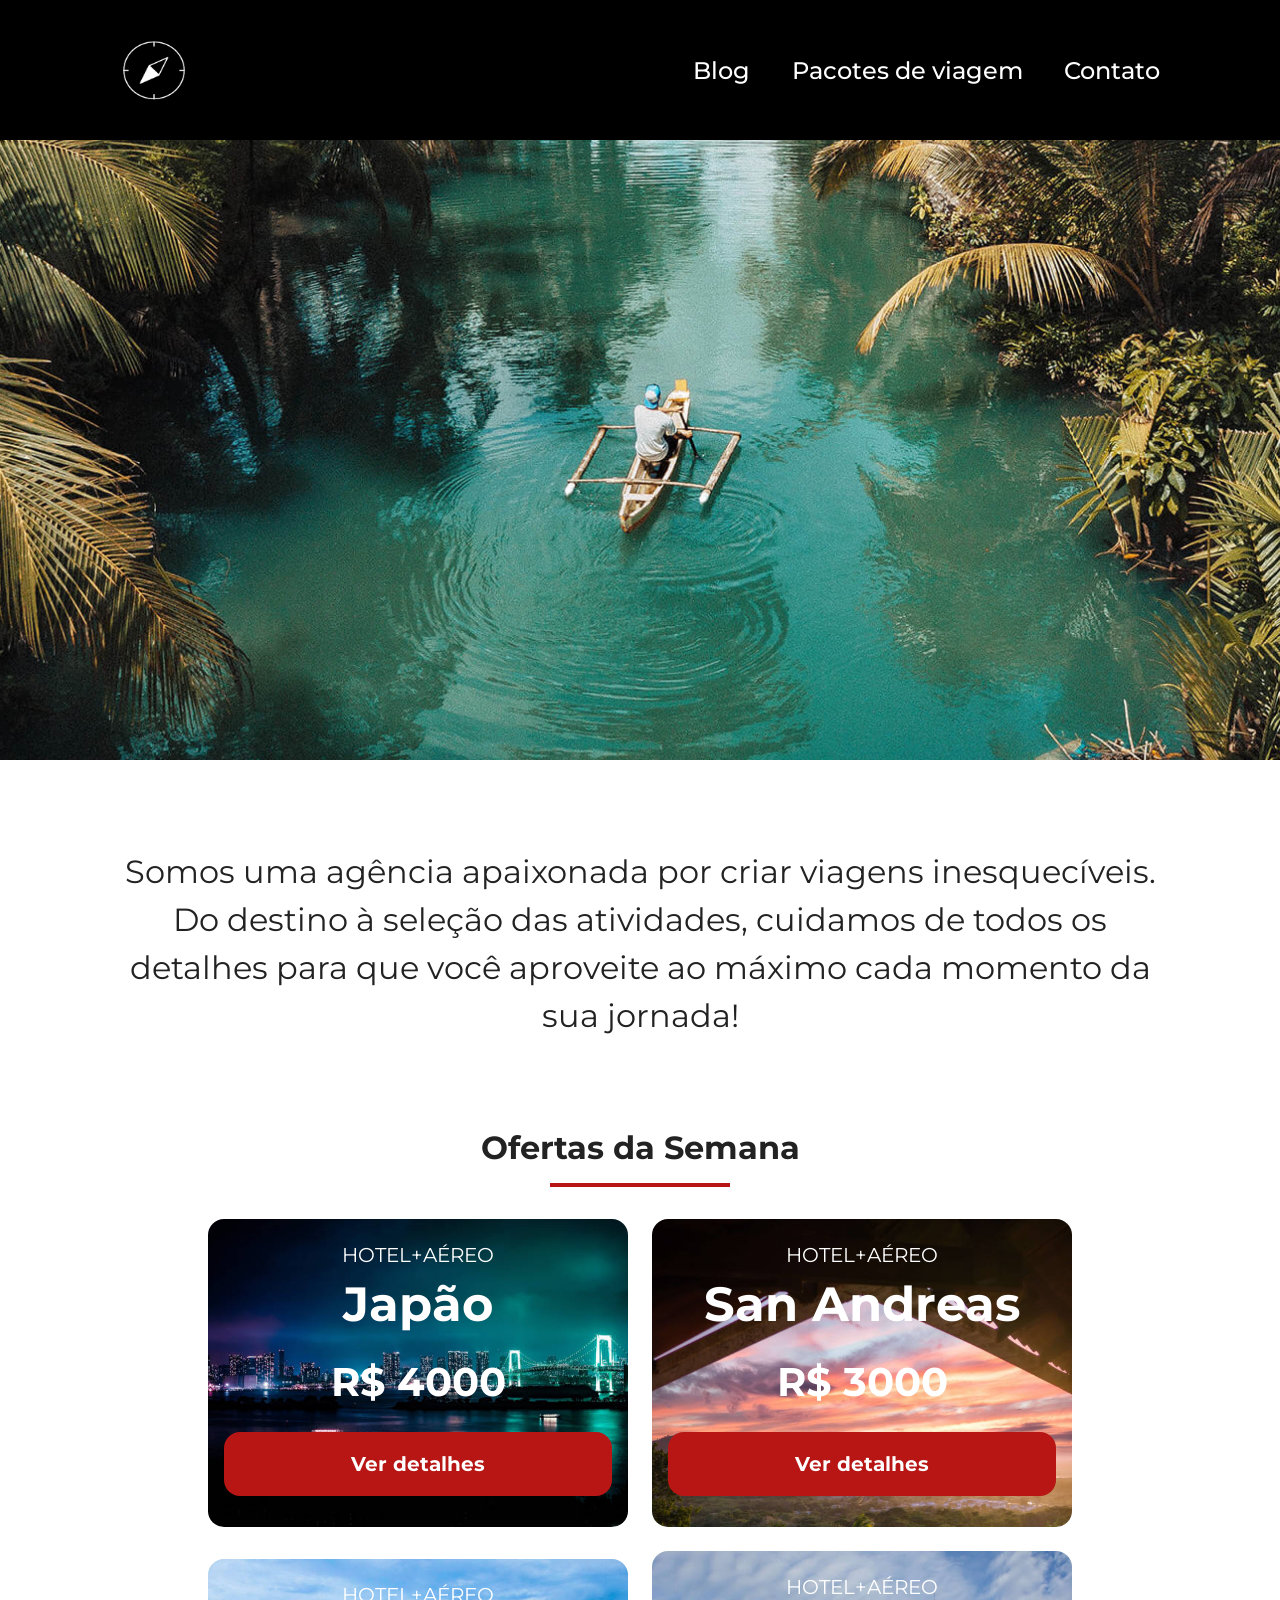
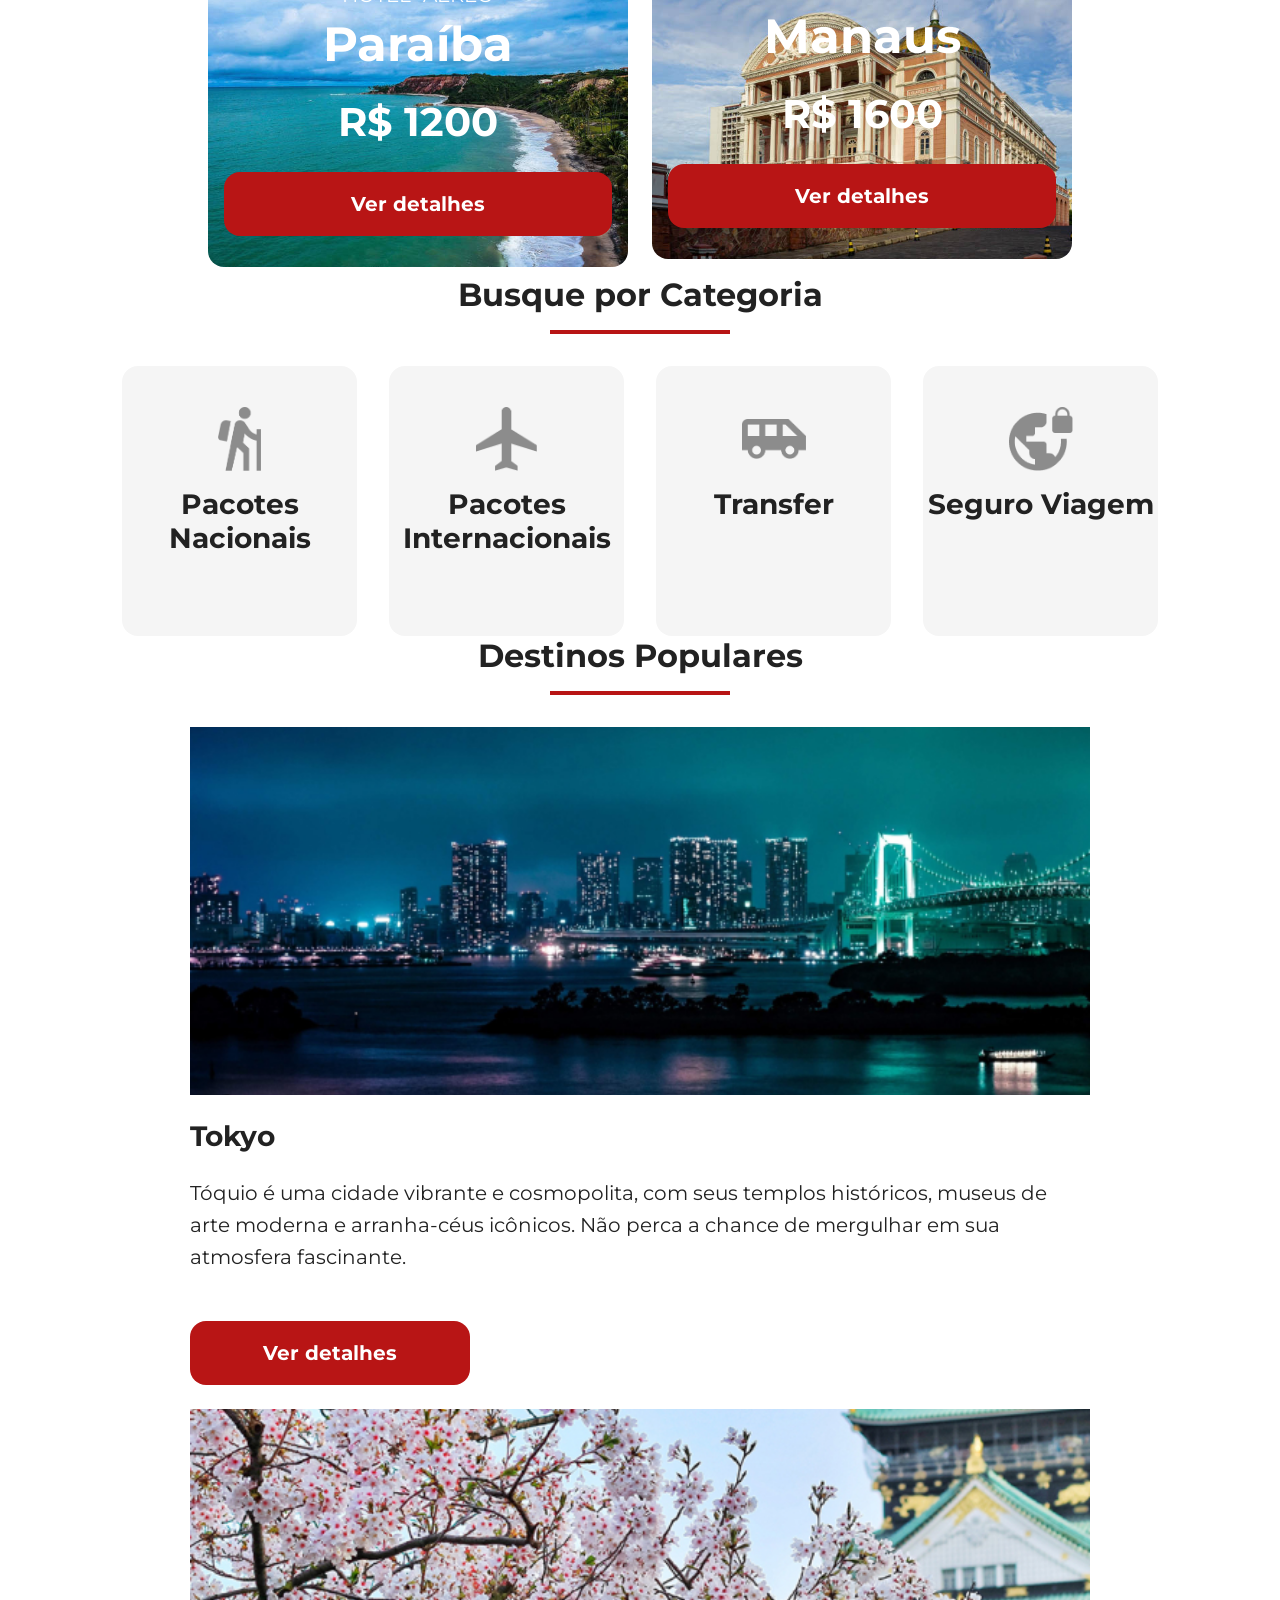
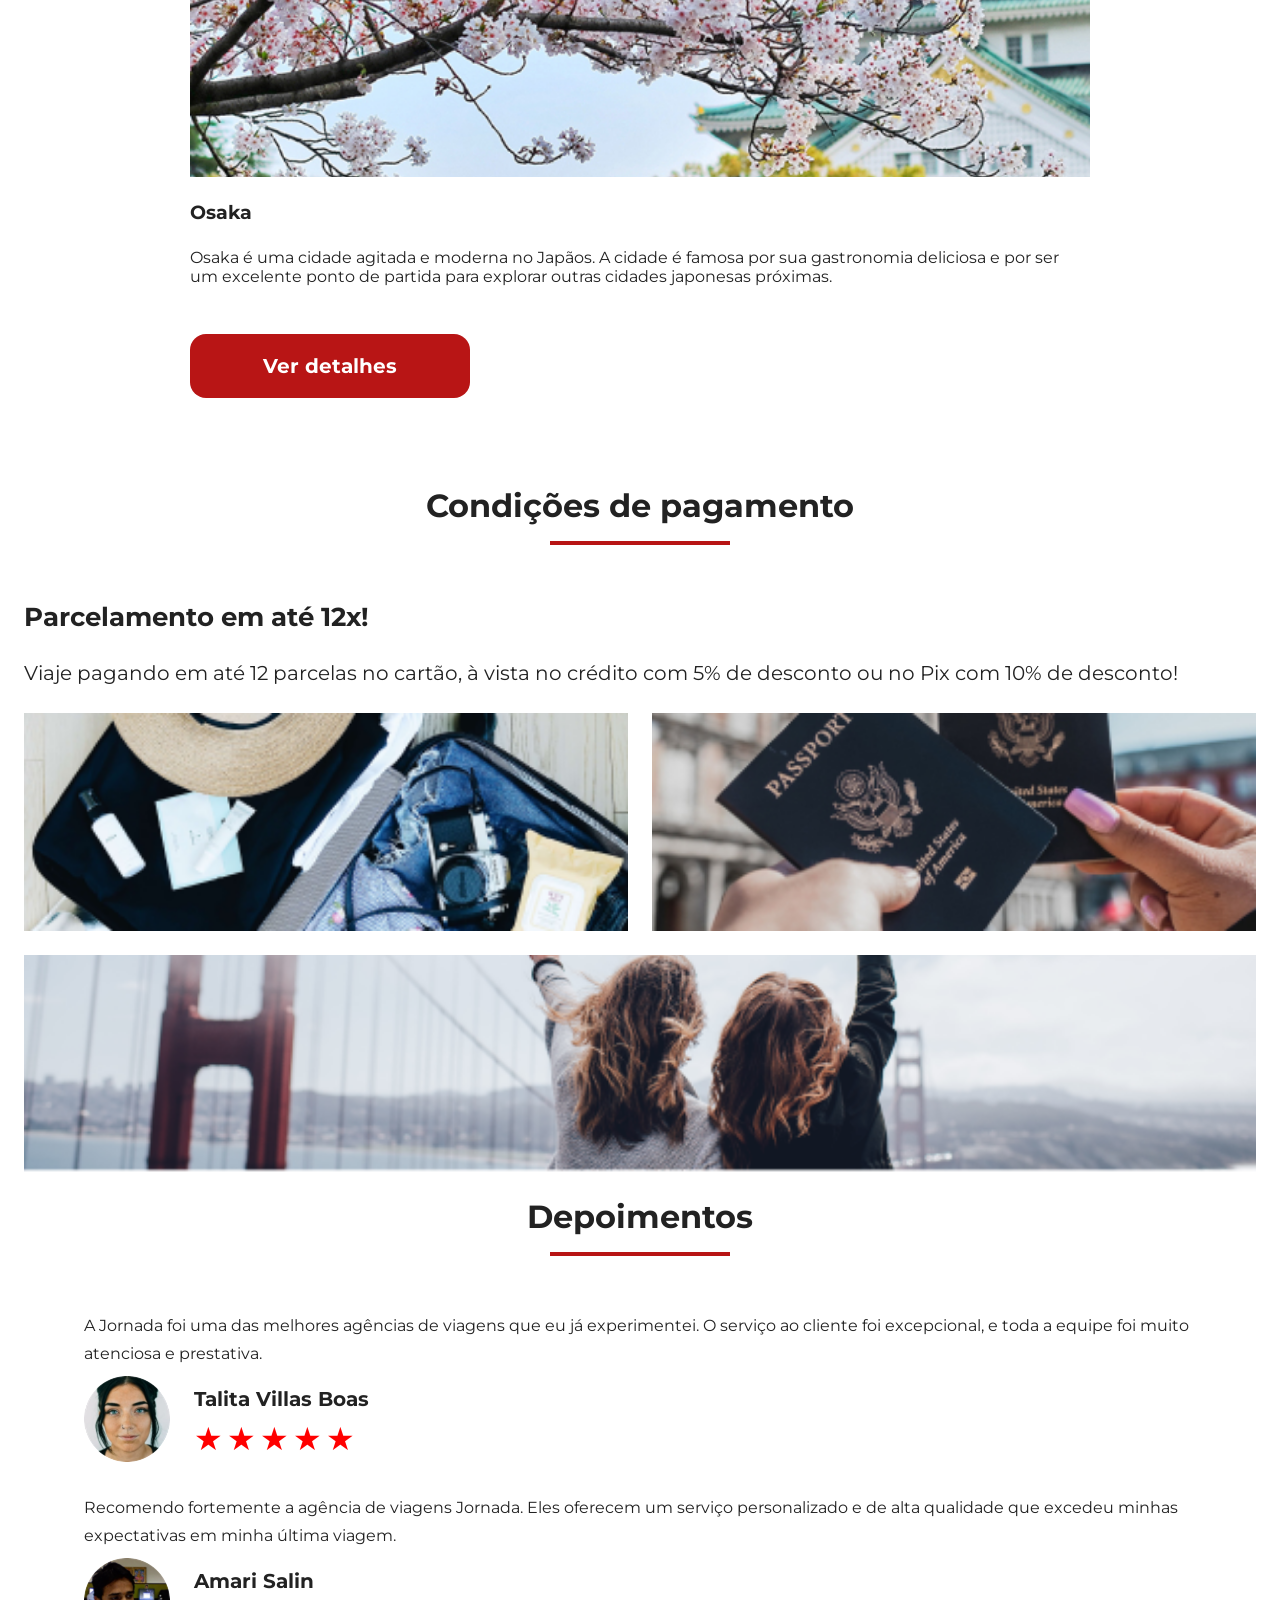
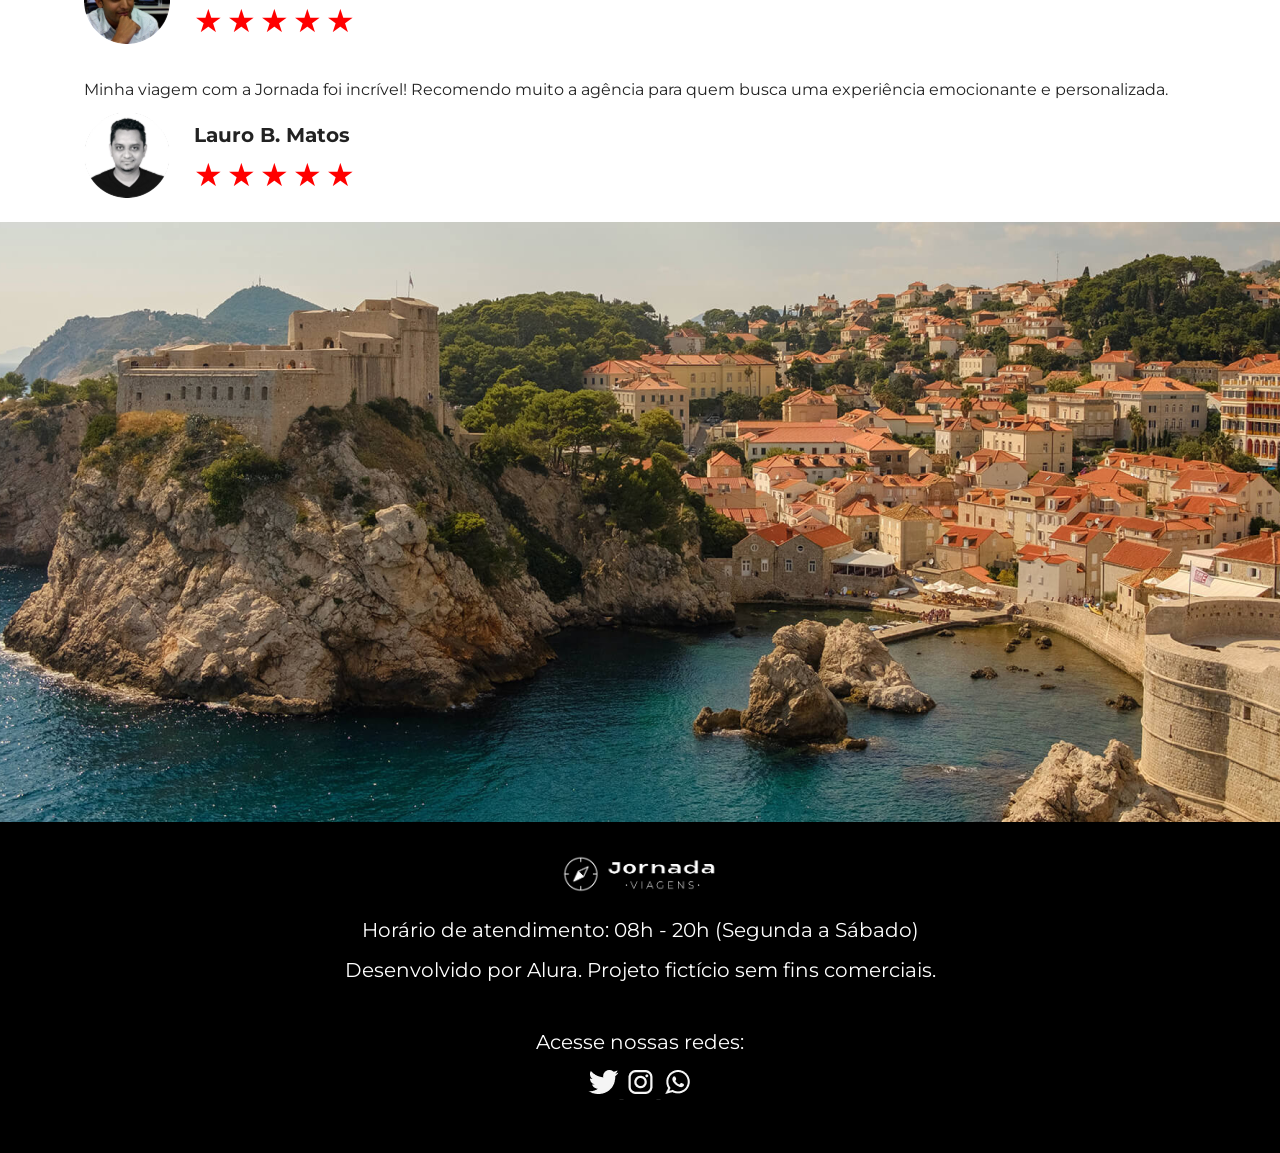
==== commit 28036819: "finaliza sessao de pacotes de viagem" ====
--- a/index.html
+++ b/index.html
@@ -2,15 +2,25 @@
 <html lang="pt-br">
   <head>
     <meta charset="UTF-8" />
-    <meta name="viewport" content="width=device-width, initial-scale=1.0" />
+    <meta name="viewport" content="width=device-width,  initial-scale=1.0" />
+    <link rel="icon" href="img/favicon-white.svg" type="xml/svg">
+    <meta name="description" content="Uma agência apaixonada por criar viagens inesquecíveis">
+    <meta name="og:title" content="Jornada Viagens"> 
+    <meta name="og:description" content="Jornada Viagens, uma agência apaixonada por criar viagens inesquecíveis">
+    <meta name="og:image" content="https://luanborgesfr.github.io/jornada-viagens/img/Logo-branco-com-tagline.png">
+    <meta name="og:type" content="website">
+    <meta name="og:url" content="https://luanborgesfr.github.io/jornada-viagens">
+
     <link rel="stylesheet" href="css/style.css" />
     <title>Jornada Viagens</title>
   </head>
   <body>
           <header class="main-header">
-        <a class="img" href="index.html" title="voltar para a página inicial">
-            <img class="img-mobile" src="img/bussola-jornada-white.png" alt="Bussola do logo Jornada Viagens na cor branca">
-            <img class="img-desktop" src="img/bussola-jornada-texto-branca.png" alt="Logo Jornada Viagens na cor branca">
+        <a class="img-mobile homepage" href="index.html" title="voltar para a página inicial">
+            <img src="img/bussola-jornada-white.png" alt="Bussola do logo Jornada Viagens na cor branca">
+        </a>
+        <a class="img-desktop" href="index.html" title="voltar para a página inicial">
+            <img src="img/bussola-jornada-texto-branca.png" alt="Logo Jornada Viagens na cor branca">
         </a>
         <div class="navegation-menu">
             <label for="menu">
--- a/css/style.css
+++ b/css/style.css
@@ -0,0 +1,11 @@
+@import url(global.css);
+@import url(header.css);
+@import url(hero.css);
+@import url(offers.css);
+@import url(categories.css);
+@import url(destinations.css);
+@import url(payments.css);
+@import url(testimonials.css);
+@import url(footer.css);
+@import url(header-destiny.css);
+@import url(hero.destiny.css);
